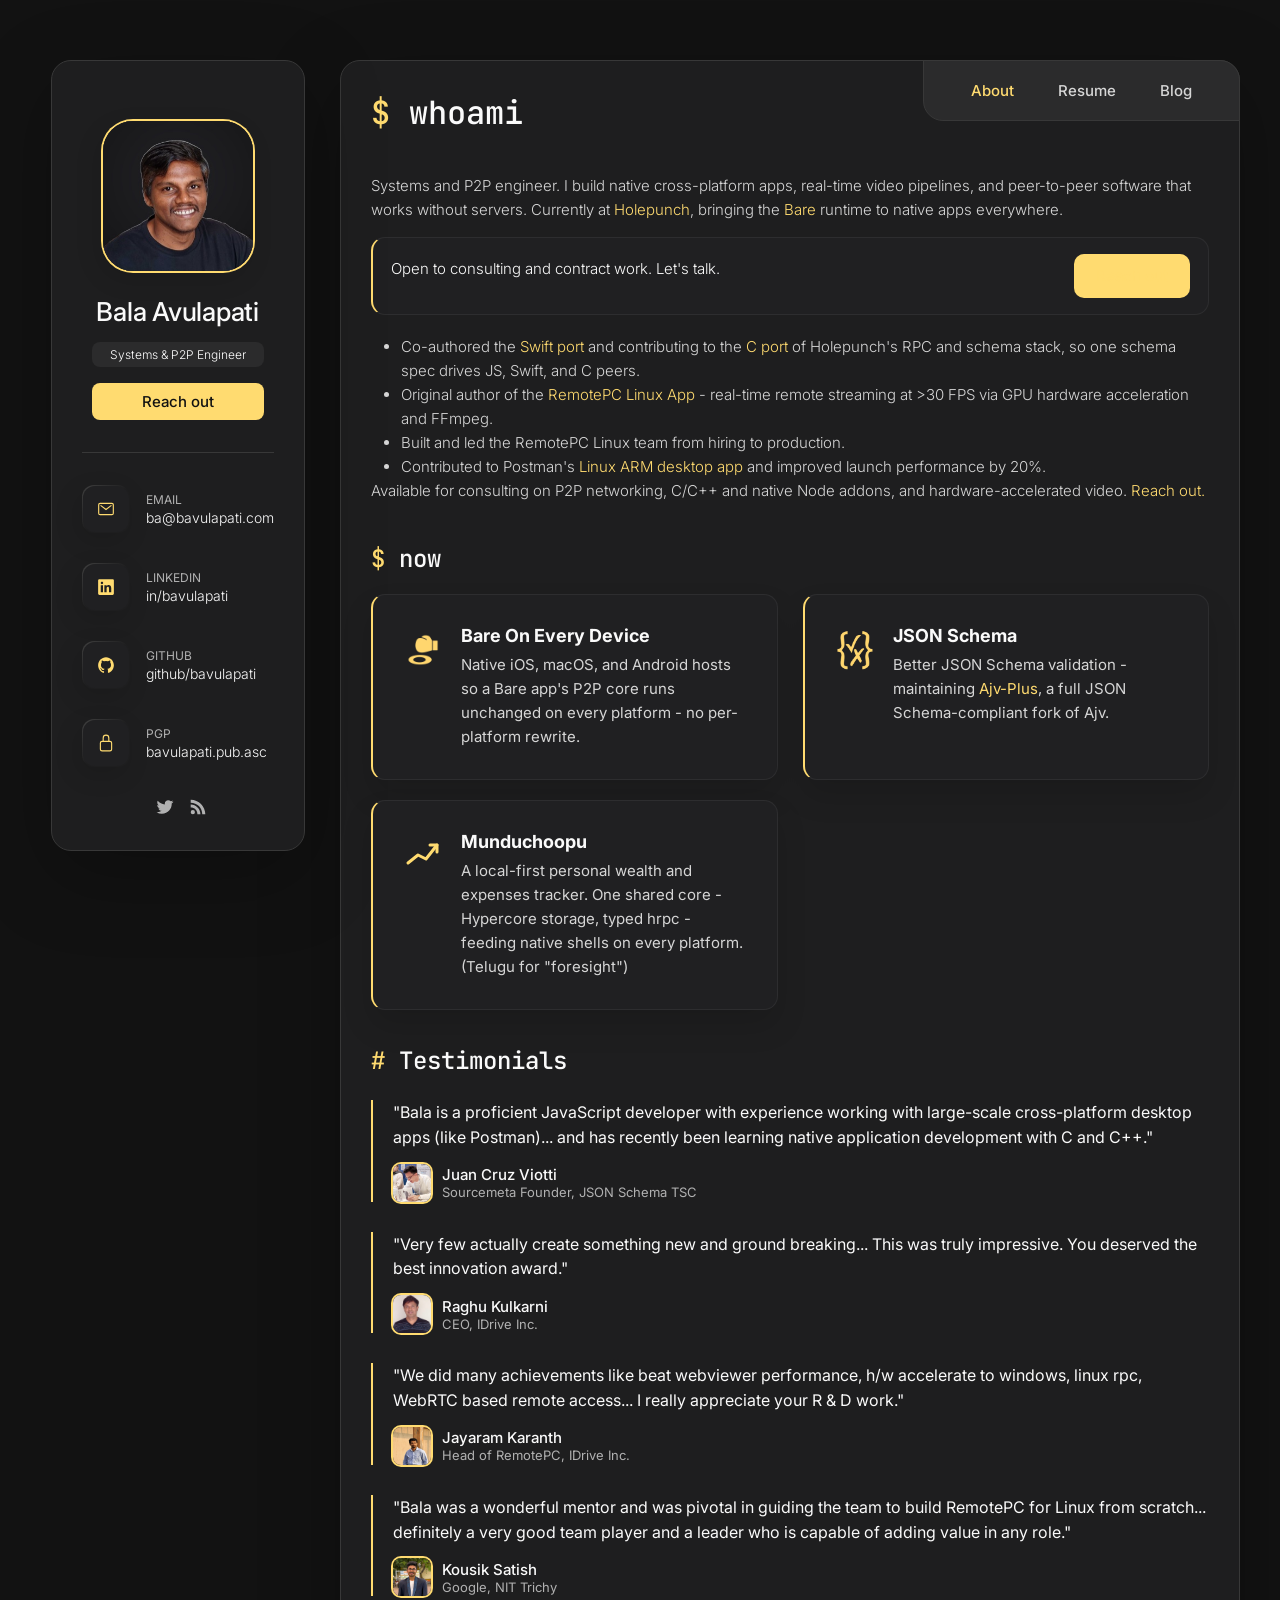
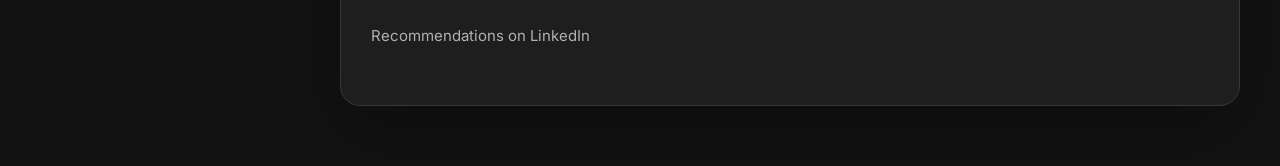
==== index.html @ f041004c "Conversion: prominent CTA, buyer-first opening, tighter bullets, $ now - Add a consulting CTA callou" ====
<!doctype html>
<html lang="en">
  <head>
    <meta charset="UTF-8" />
    <meta http-equiv="X-UA-Compatible" content="IE=edge" />
    <meta name="viewport" content="width=device-width, initial-scale=1.0" />
    <meta name="theme-color" content="#121212" />
    <title>Balakrishna Avulapati - Systems &amp; P2P Engineer, Bare runtime</title>
    <meta name="description" content="Software engineer focused on systems-level work, open source, and p2p networking. Contributing to the Bare runtime ecosystem at Holepunch." />
    <link rel="canonical" href="https://bavulapati.com/" />
    <link rel="alternate" type="application/atom+xml" title="Bala Avulapati" href="https://bavulapati.com/feed.xml" />
    <meta property="og:title" content="Balakrishna Avulapati - Systems &amp; P2P Engineer, Bare runtime" />
    <meta property="og:site_name" content="bavulapati.com" />
    <meta property="og:description" content="Software engineer focused on systems-level work, open source, and p2p networking. Contributing to the Bare runtime ecosystem at Holepunch." />
    <meta property="og:image" content="https://bavulapati.com/assets/images/og-home.png" />
    <meta property="og:type" content="website" />
    <meta property="og:url" content="https://bavulapati.com/" />
    <meta name="twitter:card" content="summary_large_image" />
    <script type="application/ld+json">
      {
        "@context": "https://schema.org",
        "@type": "Person",
        "name": "Balakrishna Avulapati",
        "alternateName": "Bala Avulapati",
        "url": "https://bavulapati.com/",
        "image": "https://bavulapati.com/assets/images/og-home.png",
        "jobTitle": "Systems & P2P Engineer",
        "description": "Systems engineer working on peer-to-peer networking and the Bare runtime ecosystem at Holepunch.",
        "knowsAbout": ["Bare runtime", "Peer-to-peer networking", "Holepunch", "Hypercore", "Autobase", "Systems programming", "Swift", "C and C++", "JSON Schema"],
        "sameAs": [
          "https://github.com/bavulapati",
          "https://www.linkedin.com/in/bavulapati",
          "https://x.com/bavulapati"
        ]
      }
    </script>

    <!--
    - favicon
  -->
    <link rel="icon" type="image/png" sizes="32x32" href="/assets/images/favicon-32.png" />
    <link rel="icon" type="image/png" sizes="16x16" href="/assets/images/favicon-16.png" />
    <link rel="apple-touch-icon" href="/assets/images/apple-touch-icon.png" />

    <!--
    - custom css link
  -->
    <link rel="stylesheet" href="./assets/css/style.css" />

    <!--
    - google font link
  -->
    <link rel="preconnect" href="https://fonts.googleapis.com" />
    <link rel="preconnect" href="https://fonts.gstatic.com" crossorigin />
    <link
      href="https://fonts.googleapis.com/css2?family=Inter:wght@300;400;500;600&family=JetBrains+Mono:wght@500&display=swap"
      rel="stylesheet"
    />
  </head>

  <body>
    <!--
    - #MAIN
  -->

    <main>
      <!--
      - #SIDEBAR
    -->

      <aside class="sidebar" data-sidebar>
        <div class="sidebar-info">
          <figure class="avatar-box">
            <img
              src="./assets/images/my_avatar.jpg"
              alt="Balakrishna Avulapati"
              width="80"
              height="80"
            />
          </figure>

          <div class="info-content">
            <h1 class="name" title="Balakrishna Avulapati">Bala Avulapati</h1>

            <p class="title">Systems &amp; P2P Engineer</p>

            <a
              class="sidebar-cta"
              href="mailto:ba@bavulapati.com"
              data-goatcounter-click="reach-out-sidebar"
              data-goatcounter-title="Sidebar CTA"
              >Reach out</a
            >
          </div>

          <button class="info_more-btn" data-sidebar-btn aria-label="Show contacts">
            <span>Show Contacts</span>

            <svg xmlns="http://www.w3.org/2000/svg" viewBox="0 0 512 512" fill="none" stroke="currentColor" stroke-linecap="round" stroke-linejoin="round" stroke-width="48" aria-hidden="true">
              <path d="M112 184l144 144 144-144"/>
            </svg>
          </button>
        </div>

        <div class="sidebar-info_more">
          <div class="separator"></div>

          <ul class="contacts-list">
            <li class="contact-item">
              <div class="icon-box">
                <svg xmlns="http://www.w3.org/2000/svg" viewBox="0 0 512 512" fill="none" stroke="currentColor" stroke-linecap="round" stroke-linejoin="round" stroke-width="32" aria-hidden="true">
                  <rect x="48" y="96" width="416" height="320" rx="40" ry="40"/>
                  <path d="M112 160l144 112 144-112"/>
                </svg>
              </div>

              <div class="contact-info">
                <p class="contact-title">Email</p>

                <a href="mailto:ba@bavulapati.com" class="contact-link"
                  >ba@bavulapati.com</a
                >
              </div>
            </li>

            <li class="contact-item">
              <div class="icon-box">
                <svg xmlns="http://www.w3.org/2000/svg" viewBox="0 0 512 512" fill="currentColor" aria-hidden="true">
                  <path d="M444.17 32H70.28C49.85 32 32 46.7 32 66.89v374.72C32 461.91 49.85 480 70.28 480h373.78c20.54 0 35.94-18.21 35.94-38.39V66.89C480.12 46.7 464.6 32 444.17 32zm-273.3 373.43h-64.18V205.88h64.18zM141 175.54h-.46c-20.54 0-33.84-15.29-33.84-34.43 0-19.49 13.65-34.42 34.65-34.42s33.85 14.82 34.31 34.42c-.01 19.14-13.31 34.43-34.66 34.43zm264.43 229.89h-64.18V296.32c0-26.14-9.34-44-32.56-44-17.74 0-28.24 12-32.91 23.69-1.75 4.2-2.22 9.92-2.22 15.76v113.66h-64.18V205.88h64.18v27.77c9.34-13.3 23.93-32.44 57.88-32.44 42.13 0 74 27.77 74 87.64z"/>
                </svg>
              </div>

              <div class="contact-info">
                <p class="contact-title">LinkedIn</p>

                <a
                  href="https://www.linkedin.com/in/bavulapati"
                  target="_blank"
                  rel="noopener"
                  class="contact-link"
                  >in/bavulapati</a
                >
              </div>
            </li>

            <li class="contact-item">
              <div class="icon-box">
                <svg xmlns="http://www.w3.org/2000/svg" viewBox="0 0 512 512" fill="currentColor" aria-hidden="true">
                  <path d="M256 32C132.3 32 32 134.9 32 261.7c0 101.5 64.2 187.5 153.2 217.9a17.56 17.56 0 003.8.4c8.3 0 11.5-6.1 11.5-11.4 0-5.5-.2-19.9-.3-39.1a102.4 102.4 0 01-22.6 2.7c-43.1 0-52.9-33.5-52.9-33.5-10.2-26.5-24.9-33.6-24.9-33.6-19.5-13.7-.1-14.1 1.4-14.1h.1c22.5 2 34.3 23.8 34.3 23.8 11.2 19.6 26.2 25.1 39.6 25.1a63 63 0 0025.6-6c2-14.8 7.8-24.9 14.2-30.7-49.7-5.8-102-25.5-102-113.5 0-25.1 8.7-45.6 23-61.6-2.3-5.8-10-29.2 2.2-60.8a18.64 18.64 0 015-.5c8.1 0 26.4 3.1 56.6 24.1a208.21 208.21 0 01112.2 0c30.2-21 48.5-24.1 56.6-24.1a18.64 18.64 0 015 .5c12.2 31.6 4.5 55 2.2 60.8 14.3 16.1 23 36.6 23 61.6 0 88.2-52.4 107.6-102.3 113.3 8 7.1 15.2 21.1 15.2 42.5 0 30.7-.3 55.5-.3 63 0 5.4 3.1 11.5 11.4 11.5a19.35 19.35 0 004-.4C415.9 449.2 480 363.1 480 261.7 480 134.9 379.7 32 256 32z"/>
                </svg>
              </div>

              <div class="contact-info">
                <p class="contact-title">Github</p>

                <a
                  href="https://www.github.com/bavulapati"
                  target="_blank"
                  rel="noopener"
                  class="contact-link"
                  >github/bavulapati</a
                >
              </div>
            </li>

            <li class="contact-item">
              <div class="icon-box">
                <svg xmlns="http://www.w3.org/2000/svg" viewBox="0 0 512 512" fill="none" stroke="currentColor" stroke-linecap="round" stroke-linejoin="round" stroke-width="32" aria-hidden="true">
                  <path d="M336 208v-95a80 80 0 00-160 0v95"/>
                  <rect x="96" y="208" width="320" height="272" rx="48" ry="48"/>
                </svg>
              </div>

              <div class="contact-info">
                <p class="contact-title">PGP</p>

                <a
                  href="https://bavulapati.com/static/bavulapati.pub.asc"
                  target="_blank"
                  rel="noopener"
                  class="contact-link"
                  >bavulapati.pub.asc</a
                >
              </div>
            </li>
          </ul>

          <div class="separator"></div>

          <ul class="social-list">
            <li class="social-item">
              <a href="https://x.com/bavulapati" class="social-link" target="_blank" rel="noopener" aria-label="X (Twitter)">
                <svg xmlns="http://www.w3.org/2000/svg" viewBox="0 0 512 512" fill="currentColor" aria-hidden="true">
                  <path d="M496 109.5a201.8 201.8 0 01-56.55 15.3 97.51 97.51 0 0043.33-53.6 197.74 197.74 0 01-62.56 23.5A99.14 99.14 0 00348.31 64c-54.42 0-98.46 43.4-98.46 96.9a93.21 93.21 0 002.54 22.1 280.7 280.7 0 01-203-101.3A95.69 95.69 0 0036 130.4c0 33.6 17.53 63.3 44 80.7A97.5 97.5 0 0135.22 199v1.2c0 47 34 86.1 79 95a100.76 100.76 0 01-25.94 3.4 94.38 94.38 0 01-18.51-1.8c12.51 38.5 48.92 66.5 92.05 67.3A199.59 199.59 0 0139.5 405.6a203 203 0 01-23.5-1.4A278.68 278.68 0 00166.74 448c181.36 0 280.44-147.7 280.44-275.8 0-4.2-.11-8.4-.31-12.5A198.48 198.48 0 00496 109.5z"/>
                </svg>
              </a>
            </li>

            <li class="social-item">
              <a href="/feed.xml" class="social-link" title="Subscribe via RSS/Atom" aria-label="RSS feed">
                <svg xmlns="http://www.w3.org/2000/svg" viewBox="0 0 512 512" fill="currentColor" aria-hidden="true">
                  <path d="M108.56 342.78a60.34 60.34 0 1060.56 60.44 60.63 60.63 0 00-60.56-60.44z"/>
                  <path d="M48 186.67v86.55c52 0 101.94 15.39 138.67 52.11s52 86.56 52 138.67h86.66c0-151.56-125.66-277.33-277.33-277.33z"/>
                  <path d="M48 48v86.56c185.25 0 329.22 144.08 329.22 329.44H464C464 234.66 277.67 48 48 48z"/>
                </svg>
              </a>
            </li>
          </ul>
        </div>
      </aside>

      <!--
      - #main-content
    -->

      <div class="main-content">
        <!--
        - #NAVBAR
      -->

        <nav class="navbar">
          <ul class="navbar-list">
            <li class="navbar-item">
              <button class="navbar-link active" data-nav-link aria-current="page">About</button>
            </li>

            <li class="navbar-item">
              <button class="navbar-link" data-nav-link>Resume</button>
            </li>

            <li class="navbar-item">
              <button class="navbar-link" data-nav-link>Blog</button>
            </li>
          </ul>
        </nav>

        <!--
        - #ABOUT
      -->

        <article class="about active" data-page="about">
          <header>
            <!-- aria-label is load-bearing: keeps the screen-reader name "About me" (without it AT reads "$ whoami") -->
            <h2 class="h2 article-title is-terminal" aria-label="About me">whoami</h2>
          </header>

          <section class="about-text">
            <p>
              Systems and P2P engineer. I build native cross-platform apps, real-time video
              pipelines, and peer-to-peer software that works without servers. Currently at
              <a href="https://holepunch.to/" target="_blank" rel="noopener">Holepunch</a>,
              bringing the <a href="https://github.com/holepunchto/bare" target="_blank" rel="noopener">Bare</a>
              runtime to native apps everywhere.
            </p>

            <div class="cta">
              <p class="cta-text">Open to consulting and contract work. Let's talk.</p>
              <a
                class="cta-button"
                href="mailto:ba@bavulapati.com"
                data-goatcounter-click="reach-out"
                data-goatcounter-title="Reach out CTA"
                >Reach out</a
              >
            </div>

            <ul style="padding-left: 2em;">
              <li style="list-style-type: disc;">
                Co-authored the
                <a href="./blog/swift-peers-in-the-bare-rpc-ecosystem.html">Swift port</a>
                and contributing to the
                <a href="https://github.com/holepunchto/libhc" target="_blank" rel="noopener">C port</a>
                of Holepunch's RPC and schema stack, so one schema spec drives JS, Swift, and C peers.
              </li>
              <li style="list-style-type: disc;">
                Original author of the
                <a href="https://www.remotepc.com/remote-access-linux" target="_blank" rel="noopener">RemotePC Linux App</a>
                - real-time remote streaming at >30 FPS via GPU hardware acceleration and FFmpeg.
              </li>
              <li style="list-style-type: disc;">
                Built and led the RemotePC Linux team from hiring to production.
              </li>
              <li style="list-style-type: disc;">
                Contributed to Postman's
                <a href="https://www.postman.com/downloads/" target="_blank" rel="noopener">Linux ARM desktop app</a>
                and improved launch performance by 20%.
              </li>
            </ul>
            <p>
              Available for consulting on P2P networking, C/C++ and native Node addons, and
              hardware-accelerated video. <a
                href="mailto:ba@bavulapati.com"
                data-goatcounter-click="reach-out"
                data-goatcounter-title="Reach out CTA"
                >Reach out.</a
              >
            </p>
          </section>

          <!--
          - service
        -->

          <section class="service">
            <!-- aria-label load-bearing: keeps the screen-reader name "What I'm doing" (without it AT reads "$ now") -->
            <h3 class="h3 service-title is-terminal" aria-label="What I'm doing">now</h3>

            <ul class="service-list">
              <li class="service-item">
                <div class="service-icon-box">
                  <img loading="lazy"
                    src="./assets/images/holepunch.png"
                    alt="Holepunch logo"
                    width="40" height="40"
                  />
                </div>

                <div class="service-content-box">
                  <h4 class="h4 service-item-title">Bare on Every Device</h4>

                  <p class="service-item-text">
                    Native iOS, macOS, and Android hosts so a Bare app's
                    P2P core runs unchanged on every platform - no
                    per-platform rewrite.
                  </p>
                </div>
              </li>

              <li class="service-item">
                <div class="service-icon-box">
                  <img loading="lazy"
                    src="./assets/images/json-schema-logo.png"
                    alt="JSON Schema logo"
                    width="40" height="40"
                  />
                </div>

                <div class="service-content-box">
                  <h4 class="h4 service-item-title">JSON Schema</h4>

                  <p class="service-item-text">
                    Better JSON Schema validation - maintaining
                    <a href="https://www.npmjs.com/package/@theflashlabs/ajv-plus" target="_blank" rel="noopener">Ajv-Plus</a>,
                    a full JSON Schema-compliant fork of Ajv.
                  </p>
                </div>
              </li>

              <li class="service-item">
                <div class="service-icon-box">
                  <img loading="lazy"
                    src="./assets/images/munduchoopu.svg"
                    alt=""
                    width="40" height="40"
                  />
                </div>

                <div class="service-content-box">
                  <h4 class="h4 service-item-title">Munduchoopu</h4>

                  <p class="service-item-text">
                    A local-first personal wealth and expenses tracker. One
                    shared core - Hypercore storage, typed hrpc - feeding
                    native shells on every platform. (Telugu for "foresight")
                  </p>
                </div>
              </li>
            </ul>
          </section>

          <!--
          - testimonials
        -->

          <section class="testimonials">
            <!-- aria-label suppresses the "# " prefix for screen readers -->
            <h3 class="h3 testimonials-title is-comment" aria-label="Testimonials">Testimonials</h3>

            <ul class="testimonials-list">
              <li class="testimonials-item">
                <blockquote class="testimonials-quote">
                  "Bala is a proficient JavaScript developer with experience
                  working with large-scale cross-platform desktop apps (like
                  Postman)... and has recently been learning native application
                  development with C and C++."
                </blockquote>
                <div class="testimonials-attr">
                  <img loading="lazy" src="./assets/images/juan.jpeg" alt="Juan Cruz Viotti" width="38" height="38" />
                  <div>
                    <div class="testimonials-name">Juan Cruz Viotti</div>
                    <div class="testimonials-role">Sourcemeta Founder, JSON Schema TSC</div>
                  </div>
                </div>
              </li>
              <li class="testimonials-item">
                <blockquote class="testimonials-quote">
                  "Very few actually create something new and ground breaking...
                  This was truly impressive. You deserved the best innovation
                  award."
                </blockquote>
                <div class="testimonials-attr">
                  <img loading="lazy" src="./assets/images/raghu-kulkarni.jpeg" alt="Raghu Kulkarni" width="38" height="38" />
                  <div>
                    <div class="testimonials-name">Raghu Kulkarni</div>
                    <div class="testimonials-role">CEO, IDrive Inc.</div>
                  </div>
                </div>
              </li>
              <li class="testimonials-item">
                <blockquote class="testimonials-quote">
                  "We did many achievements like beat webviewer performance, h/w
                  accelerate to windows, linux rpc, WebRTC based remote
                  access... I really appreciate your R &amp; D work."
                </blockquote>
                <div class="testimonials-attr">
                  <img loading="lazy" src="./assets/images/jayaram.jpeg" alt="Jayaram Karanth" width="38" height="38" />
                  <div>
                    <div class="testimonials-name">Jayaram Karanth</div>
                    <div class="testimonials-role">Head of RemotePC, IDrive Inc.</div>
                  </div>
                </div>
              </li>
              <li class="testimonials-item">
                <blockquote class="testimonials-quote">
                  "Bala was a wonderful mentor and was pivotal in guiding the
                  team to build RemotePC for Linux from scratch... definitely a
                  very good team player and a leader who is capable of adding
                  value in any role."
                </blockquote>
                <div class="testimonials-attr">
                  <img loading="lazy" src="./assets/images/kousik.jpeg" alt="Kousik Satish" width="38" height="38" />
                  <div>
                    <div class="testimonials-name">Kousik Satish</div>
                    <div class="testimonials-role">Google, NIT Trichy</div>
                  </div>
                </div>
              </li>
            </ul>
            <a
              class="testimonials-source"
              href="https://www.linkedin.com/in/bavulapati/details/recommendations/"
              target="_blank"
              rel="noopener"
              >Recommendations on LinkedIn</a
            >
          </section>

        </article>

        <!--
        - #RESUME
      -->

        <article class="resume" data-page="resume">
          <header>
            <!-- aria-label load-bearing: keeps the screen-reader name "Resume" -->
            <h2 class="h2 article-title is-terminal" aria-label="Resume">cat resume</h2>
          </header>

          <section class="timeline">
            <div class="title-wrapper">
              <!-- aria-label suppresses the "# " prefix for screen readers -->
              <h3 class="h3 is-comment" aria-label="Education">Education</h3>
            </div>

            <ol class="timeline-list">
              <li class="timeline-item">
                <h4 class="h4 timeline-item-title">
                  National Institute of Technology Karnataka
                </h4>

                <span>2014 - 2016</span>

                <p class="timeline-text">
                  Master of Technology - M.Tech, Computational Mathematics
                </p>
              </li>

              <li class="timeline-item">
                <h4 class="h4 timeline-item-title">
                  G. Pulla Reddy Engineering College (Autonomous) Kurnool
                </h4>

                <span>2009 - 2013</span>

                <p class="timeline-text">
                  Bachelor of Technology - B.Tech, Computer Science
                </p>
              </li>

              <li class="timeline-item">
                <h4 class="h4 timeline-item-title">
                  Narayana Junior College Kurnool
                </h4>

                <span>2007 - 2009</span>

                <p class="timeline-text">
                  Intermediate(+2), Mathematics, Physics and Chemistry (MPC)
                </p>
              </li>

              <li class="timeline-item">
                <h4 class="h4 timeline-item-title">
                  Sri Bala Sai High School Kurnool
                </h4>

                <span>2005 - 2007</span>

                <p class="timeline-text">Secondary School Education</p>
              </li>
            </ol>
          </section>

          <section class="timeline">
            <div class="title-wrapper">
              <!-- aria-label suppresses the "# " prefix for screen readers -->
              <h3 class="h3 is-comment" aria-label="Experience">Experience</h3>
            </div>

            <ol class="timeline-list">
              <li class="timeline-item">
                <h4 class="h4 timeline-item-title">Individual Contributor</h4>

                <span>2026 - Present</span>

                <p class="timeline-text">Holepunch</p>
              </li>

              <li class="timeline-item">
                <h4 class="h4 timeline-item-title">Senior Systems Engineer</h4>

                <span>2020 - 2025</span>

                <p class="timeline-text">Postman Inc.</p>
              </li>

              <li class="timeline-item">
                <h4 class="h4 timeline-item-title">Linux Team Lead</h4>

                <span>2016 - 2020</span>

                <p class="timeline-text">IDrive Inc.</p>
              </li>

              <li class="timeline-item">
                <h4 class="h4 timeline-item-title">Intern</h4>

                <span>2015 - 2016</span>

                <p class="timeline-text">Dell EMC Technologies</p>
              </li>
            </ol>
          </section>

          <section class="skill">
            <!-- aria-label suppresses the "# " prefix for screen readers -->
            <h3 class="h3 skills-title is-comment" aria-label="Skills">Skills</h3>

            <ul class="skills-list content-card">
              <li class="skills-item">
                <h4 class="h5 skill-category">Languages</h4>
                <p class="skill-list-text">
                  C &nbsp;&middot;&nbsp; C++ &nbsp;&middot;&nbsp; Swift &nbsp;&middot;&nbsp;
                  JavaScript &nbsp;&middot;&nbsp; TypeScript
                </p>
              </li>
              <li class="skills-item">
                <h4 class="h5 skill-category">Runtimes &amp; P2P</h4>
                <p class="skill-list-text">
                  Node.js &nbsp;&middot;&nbsp; Bare &nbsp;&middot;&nbsp; Electron
                </p>
              </li>
              <li class="skills-item">
                <h4 class="h5 skill-category">Native &amp; Build</h4>
                <p class="skill-list-text">
                  Native node addons &nbsp;&middot;&nbsp; CMake
                </p>
              </li>
            </ul>
          </section>
        </article>


        <!--
        - #BLOG
      -->

        <article class="blog" data-page="blog">
          <header>
            <!-- aria-label load-bearing: keeps the screen-reader name "Blog" -->
            <h2 class="h2 article-title is-terminal" aria-label="Blog">ls ~/blog</h2>
          </header>

          <section class="blog-posts">
            <ul class="blog-posts-list">
              <li class="blog-post-item">
                <a href="./blog/one-core-many-platforms.html">
                  <figure class="blog-banner-box">
                    <img
                      src="./assets/images/blog-one-core.svg"
                      alt="One core, many platforms"
                      loading="lazy"
                    />
                  </figure>

                  <div class="blog-content">
                    <div class="blog-meta">
                      <p class="blog-category">Open Source</p>

                      <span class="dot"></span>

                      <time datetime="2026-06-15">June 15, 2026</time>
                    </div>

                    <h3 class="h3 blog-item-title">
                      One core, many platforms
                    </h3>

                    <p class="blog-text">
                      A completely native Mac and iPhone app that syncs peer-to-peer with no server - and the single shared core behind it. Bare does the P2P and gets out of the way.
                    </p>
                  </div>
                </a>
              </li>
              <li class="blog-post-item">
                <a href="./blog/swift-peers-in-the-bare-rpc-ecosystem.html">
                  <figure class="blog-banner-box">
                    <img
                      src="./assets/images/blog-hrpc-swift.svg"
                      alt="Swift peers in the bare RPC ecosystem"
                      loading="lazy"
                    />
                  </figure>

                  <div class="blog-content">
                    <div class="blog-meta">
                      <p class="blog-category">Open Source</p>

                      <span class="dot"></span>

                      <time datetime="2026-05-21">May 21, 2026</time>
                    </div>

                    <h3 class="h3 blog-item-title">
                      Swift peers in the bare RPC ecosystem
                    </h3>

                    <p class="blog-text">
                      Four packages that let the same spec generating your JS code also generate Swift — typed structs, binary codecs, and a full HRPC peer class.
                    </p>
                  </div>
                </a>
              </li>
            </ul>
          </section>
        </article>

      </div>
    </main>

    <!--
    - custom js link
  -->
    <script src="./assets/js/script.js"></script>

    <!-- analytics: GoatCounter - self-hosted count.js + first-party endpoint (stats.bavulapati.com) so ad blockers don't drop it; no cookies -->
    <script
      data-goatcounter="https://stats.bavulapati.com/count"
      async
      src="/assets/js/count.js"
    ></script>
  </body>
</html>
---- assets/css/style.css ----
/*-----------------------------------*\
  #style.css
\*-----------------------------------*/

/**
 * copyright 2022 @codewithsadee
 */

/*-----------------------------------*\
  #CUSTOM PROPERTY
\*-----------------------------------*/

:root {
  /**
   * colors
   */

  /* gradient */

  --bg-gradient-onyx: linear-gradient(
    to bottom right,
    hsl(240, 1%, 25%) 3%,
    hsl(0, 0%, 19%) 97%
  );
  --bg-gradient-jet:
    linear-gradient(
      to bottom right,
      hsla(240, 1%, 18%, 0.251) 0%,
      hsla(240, 2%, 11%, 0) 100%
    ),
    hsl(240, 2%, 13%);
  --bg-gradient-yellow-1: linear-gradient(
    to bottom right,
    hsl(45, 100%, 71%) 0%,
    hsla(36, 100%, 69%, 0) 50%
  );
  --bg-gradient-yellow-2:
    linear-gradient(
      135deg,
      hsla(45, 100%, 71%, 0.251) 0%,
      hsla(35, 100%, 68%, 0) 59.86%
    ),
    hsl(240, 2%, 13%);
  --border-gradient-onyx: linear-gradient(
    to bottom right,
    hsl(0, 0%, 25%) 0%,
    hsla(0, 0%, 25%, 0) 50%
  );
  --text-gradient-yellow: linear-gradient(
    to right,
    hsl(45, 100%, 72%),
    hsl(35, 100%, 68%)
  );

  /* solid */

  --jet: hsl(0, 0%, 22%);
  --onyx: hsl(240, 1%, 17%);
  --eerie-black-1: hsl(240, 2%, 13%);
  --eerie-black-2: hsl(240, 2%, 12%);
  --smoky-black: hsl(0, 0%, 7%);
  --white-1: hsl(0, 0%, 100%);
  --white-2: hsl(0, 0%, 98%);
  --orange-yellow-crayola: hsl(45, 100%, 72%);
  --vegas-gold: hsl(45, 54%, 58%);
  --light-gray: hsl(0, 0%, 84%);
  --light-gray-70: hsla(0, 0%, 84%, 0.8);
  --bittersweet-shimmer: hsl(0, 43%, 51%);
  --card-border: hsl(240, 2%, 18%);

  /**
   * typography
   */

  /* font-family */
  --ff-sans: "Inter", sans-serif;

  /* font-size */
  --fs-1: 24px;
  --fs-2: 18px;
  --fs-3: 17px;
  --fs-4: 16px;
  --fs-5: 15px;
  --fs-6: 14px;
  --fs-7: 13px;
  --fs-8: 11px;

  /* font-weight */
  --fw-300: 300;
  --fw-400: 400;
  --fw-500: 500;
  --fw-600: 600;

  /**
   * shadow
   */

  --shadow-1: -4px 8px 24px hsla(0, 0%, 0%, 0.25);
  --shadow-2: 0 16px 30px hsla(0, 0%, 0%, 0.25);
  --shadow-3: 0 16px 40px hsla(0, 0%, 0%, 0.25);
  --shadow-4: 0 25px 50px hsla(0, 0%, 0%, 0.15);
  --shadow-5: 0 24px 80px hsla(0, 0%, 0%, 0.25);

  /**
   * transition
   */

  --transition-1: 0.25s ease;
  --transition-2: 0.5s ease-in-out;
}

/*-----------------------------------*\
  #RESET
\*-----------------------------------*/

*,
*::before,
*::after {
  margin: 0;
  padding: 0;
  box-sizing: border-box;
}

a {
  text-decoration: none;
}

li {
  list-style: none;
}

img,
svg,
a,
button,
time,
span {
  display: block;
}

/* inline SVG icons inherit size from font-size and color from currentColor,
   matching the icon-font behavior they replaced */
svg {
  width: 1em;
  height: 1em;
}

/* width/height attrs on images supply the aspect ratio for CLS; height:auto
   keeps them from stretching when CSS sizes them by width */
img {
  height: auto;
}

button {
  font: inherit;
  background: none;
  border: none;
  text-align: left;
  cursor: pointer;
}

::selection {
  background: var(--orange-yellow-crayola);
  color: var(--smoky-black);
}

:focus {
  outline-color: var(--orange-yellow-crayola);
}

html {
  font-family: var(--ff-sans);
}

body {
  background: var(--smoky-black);
}

/*-----------------------------------*\
  #REUSED STYLE
\*-----------------------------------*/

.sidebar,
article {
  background: var(--eerie-black-2);
  border: 1px solid var(--jet);
  border-radius: 20px;
  padding: 15px;
  box-shadow: var(--shadow-1);
  z-index: 1;
}

.separator {
  width: 100%;
  height: 1px;
  background: var(--jet);
  margin: 16px 0;
}

.icon-box {
  position: relative;
  background: var(--border-gradient-onyx);
  width: 30px;
  height: 30px;
  border-radius: 8px;
  display: flex;
  justify-content: center;
  align-items: center;
  font-size: 16px;
  color: var(--orange-yellow-crayola);
  box-shadow: var(--shadow-1);
  z-index: 1;
}

.icon-box::before {
  content: "";
  position: absolute;
  inset: 1px;
  background: var(--eerie-black-1);
  border-radius: inherit;
  z-index: -1;
}

article {
  display: none;
}

article.active {
  display: block;
  animation: fade 0.5s ease backwards;
}

@keyframes fade {
  0% {
    opacity: 0;
  }
  100% {
    opacity: 1;
  }
}

.h2,
.h3,
.h4,
.h5 {
  color: var(--white-2);
  text-transform: capitalize;
}

.h2 {
  font-size: var(--fs-1);
}

.h3 {
  font-size: var(--fs-2);
}

.h4 {
  font-size: var(--fs-4);
}

.h5 {
  font-size: var(--fs-7);
  font-weight: var(--fw-500);
}

.article-title {
  position: relative;
  padding-bottom: 7px;
}

.article-title::after {
  content: "";
  position: absolute;
  bottom: 0;
  left: 0;
  width: 30px;
  height: 3px;
  background: var(--text-gradient-yellow);
  border-radius: 3px;
}

/* terminal-style headings, two levels:
   "$ " section titles ($ whoami / $ cat resume / $ ls ~/blog / $ jobs) and
   "# " sub-section headings as shell comments (# Education / # Skills / ...) */
.article-title.is-terminal,
.service-title.is-terminal,
.is-comment {
  font-family: "JetBrains Mono", ui-monospace, "SF Mono", Menlo, monospace;
  font-weight: var(--fw-500);
  text-transform: none;
}

.article-title.is-terminal::before,
.service-title.is-terminal::before {
  content: "$ ";
  color: var(--orange-yellow-crayola);
}

.is-comment::before {
  content: "# ";
  color: var(--orange-yellow-crayola);
}

.article-title.is-terminal::after {
  display: none;
}

.content-card {
  position: relative;
  background: var(--eerie-black-1);
  border: 1px solid var(--card-border);
  padding: 15px;
  padding-top: 45px;
  border-radius: 14px;
  box-shadow: var(--shadow-2);
  cursor: pointer;
  z-index: 1;
}

.content-card::before {
  display: none;
}

/*-----------------------------------*\
  #MAIN
\*-----------------------------------*/

main {
  margin: 15px 12px;
  margin-bottom: 75px;
  min-width: 259px;
}

/*-----------------------------------*\
  #SIDEBAR
\*-----------------------------------*/

.sidebar {
  margin-bottom: 15px;
  max-height: 112px;
  overflow: hidden;
  transition: var(--transition-2);
}

.sidebar.active {
  max-height: 405px;
}

.sidebar-info {
  position: relative;
  display: flex;
  justify-content: flex-start;
  align-items: center;
  gap: 15px;
}

.avatar-box {
  background: var(--bg-gradient-onyx);
  border-radius: 20px;
  overflow: hidden;
  box-shadow: 0 0 0 2px var(--orange-yellow-crayola), var(--shadow-1);
}

.avatar-box img {
  display: block;
  aspect-ratio: 1 / 1;
  object-fit: cover;
}

.info-content .name {
  color: var(--white-2);
  font-size: var(--fs-3);
  font-weight: var(--fw-500);
  letter-spacing: -0.25px;
  margin-bottom: 10px;
}

.info-content .title {
  color: var(--white-1);
  background: var(--onyx);
  font-size: var(--fs-8);
  font-weight: var(--fw-300);
  width: max-content;
  padding: 3px 12px;
  border-radius: 8px;
}

.info_more-btn {
  position: absolute;
  top: -15px;
  right: -15px;
  border-radius: 0 15px;
  font-size: 13px;
  color: var(--orange-yellow-crayola);
  background: var(--border-gradient-onyx);
  padding: 10px;
  box-shadow: var(--shadow-2);
  transition: var(--transition-1);
  z-index: 1;
}

.info_more-btn::before {
  content: "";
  position: absolute;
  inset: 1px;
  border-radius: inherit;
  background: var(--bg-gradient-jet);
  transition: var(--transition-1);
  z-index: -1;
}

.info_more-btn:hover,
.info_more-btn:focus {
  background: var(--bg-gradient-yellow-1);
}

.info_more-btn:hover::before,
.info_more-btn:focus::before {
  background: var(--bg-gradient-yellow-2);
}

.info_more-btn span {
  display: none;
}

.sidebar-info_more {
  opacity: 0;
  visibility: hidden;
  transition: var(--transition-2);
}

.sidebar.active .sidebar-info_more {
  opacity: 1;
  visibility: visible;
}

.contacts-list {
  display: grid;
  grid-template-columns: 1fr;
  gap: 16px;
}

.contact-item {
  min-width: 100%;
  display: flex;
  align-items: center;
  gap: 16px;
}

.contact-info {
  max-width: calc(100% - 46px);
  width: calc(100% - 46px);
}

.contact-title {
  color: var(--light-gray-70);
  font-size: var(--fs-8);
  text-transform: uppercase;
  margin-bottom: 2px;
}

.contact-info :is(.contact-link, time, address) {
  color: var(--white-2);
  font-size: var(--fs-7);
}

.contact-info address {
  font-style: normal;
}

.social-list {
  display: flex;
  justify-content: flex-start;
  align-items: center;
  gap: 15px;
  padding-bottom: 4px;
  padding-left: 7px;
}

.social-item .social-link {
  color: var(--light-gray-70);
  font-size: 18px;
}

.social-item .social-link:hover {
  color: var(--light-gray);
}

/*-----------------------------------*\
  #NAVBAR
\*-----------------------------------*/

.navbar {
  position: fixed;
  bottom: 0;
  left: 0;
  width: 100%;
  background: var(--onyx);
  border: 1px solid var(--jet);
  border-radius: 12px 12px 0 0;
  box-shadow: var(--shadow-2);
  z-index: 5;
}

.navbar-list {
  display: flex;
  flex-wrap: wrap;
  justify-content: center;
  align-items: center;
  padding: 0 10px;
}

.navbar-link {
  color: var(--light-gray);
  font-size: var(--fs-8);
  padding: 20px 7px;
  transition: color var(--transition-1);
}

.navbar-link:hover,
.navbar-link:focus {
  color: var(--light-gray-70);
}

.navbar-link.active {
  color: var(--orange-yellow-crayola);
}

/*-----------------------------------*\
  #ABOUT
\*-----------------------------------*/

.about .article-title {
  margin-bottom: 15px;
}

.about-text {
  color: var(--light-gray);
  font-size: var(--fs-6);
  font-weight: var(--fw-300);
  line-height: 1.6;
}

.about-text p {
  margin-bottom: 15px;
}

/* gold links, matching the blog convention - obvious against light-gray body
   text. display:inline overrides the global "a { display: block }" so links
   flow within the prose instead of each taking their own line. */
.about-text a,
.service-item-text a {
  display: inline;
  color: var(--orange-yellow-crayola);
  text-decoration: none;
}

.about-text a:hover,
.about-text a:focus-visible,
.service-item-text a:hover,
.service-item-text a:focus-visible {
  text-decoration: underline;
}

/* consulting CTA: callout near the top of About + compact button in the sidebar */
.cta {
  display: flex;
  align-items: center;
  justify-content: space-between;
  gap: 16px;
  flex-wrap: wrap;
  background: var(--eerie-black-1);
  border: 1px solid var(--card-border);
  border-left: 2px solid var(--orange-yellow-crayola);
  border-radius: 14px;
  padding: 16px 18px;
  margin-bottom: 20px;
}

.cta-text {
  margin: 0;
  color: var(--white-2);
  font-size: var(--fs-6);
}

.cta-button {
  display: inline-block;
  flex-shrink: 0;
  background: var(--orange-yellow-crayola);
  color: var(--smoky-black);
  font-weight: var(--fw-500);
  font-size: var(--fs-6);
  padding: 10px 22px;
  border-radius: 10px;
  white-space: nowrap;
  transition: filter var(--transition-1);
}

.sidebar-cta {
  display: block;
  margin-top: 16px;
  background: var(--orange-yellow-crayola);
  color: var(--smoky-black);
  font-weight: var(--fw-500);
  font-size: var(--fs-7);
  text-align: center;
  padding: 9px 16px;
  border-radius: 8px;
  transition: filter var(--transition-1);
}

.cta-button:hover,
.cta-button:focus-visible,
.sidebar-cta:hover,
.sidebar-cta:focus-visible {
  filter: brightness(1.08);
}

/**
 * #service
 */

.service {
  margin-bottom: 35px;
}

.service-title {
  margin-bottom: 20px;
}

.service-list {
  display: grid;
  grid-template-columns: 1fr;
  gap: 20px;
}

.service-item {
  position: relative;
  background: var(--eerie-black-1);
  border: 1px solid var(--card-border);
  border-left: 2px solid var(--orange-yellow-crayola);
  padding: 20px;
  border-radius: 14px;
  box-shadow: var(--shadow-2);
  z-index: 1;
}

.service-item::before {
  display: none;
}

.service-icon-box {
  margin-bottom: 10px;
}

.service-icon-box img {
  margin: auto;
}

.service-content-box {
  text-align: center;
}

.service-item-title {
  margin-bottom: 7px;
}

.service-item-text {
  color: var(--light-gray);
  font-size: var(--fs-6);
  font-weight: var(--fw-3);
  line-height: 1.6;
}

/**
 * #testimonials
 */

.testimonials {
  margin-bottom: 30px;
}

.testimonials-title {
  margin-bottom: 24px;
}

.testimonials-list {
  display: flex;
  flex-direction: column;
  gap: 30px;
}

/* each testimonial: a trimmed highlight with a gold left-accent (matching the
   service cards); the avatar lives small in the attribution line */
.testimonials-item {
  border-left: 2px solid var(--orange-yellow-crayola);
  padding-left: 20px;
}

.testimonials-quote {
  color: var(--white-2);
  font-size: 16px;
  line-height: 1.55;
}

.testimonials-attr {
  display: flex;
  align-items: center;
  gap: 11px;
  margin-top: 14px;
}

.testimonials-attr img {
  width: 38px;
  height: 38px;
  border-radius: 8px;
  object-fit: cover;
  box-shadow: 0 0 0 2px var(--orange-yellow-crayola);
}

.testimonials-name {
  color: var(--white-2);
  font-weight: var(--fw-500);
  font-size: var(--fs-6);
}

/* fixed 13px so the role stays quieter than the name at all widths
   (fs-7 jumps to 15px on desktop, matching the name's fs-6) */
.testimonials-role {
  color: var(--light-gray-70);
  font-size: 13px;
}

.testimonials-source {
  display: inline-block;
  margin-top: 30px;
  color: var(--light-gray-70);
  font-size: var(--fs-7);
}

.testimonials-source:hover,
.testimonials-source:focus-visible {
  color: var(--orange-yellow-crayola);
  text-decoration: underline;
}

/*-----------------------------------*\
  #RESUME
\*-----------------------------------*/

.article-title {
  margin-bottom: 30px;
}

/**
 * education and experience 
 */

.timeline {
  margin-bottom: 30px;
}

.timeline .title-wrapper {
  display: flex;
  align-items: center;
  gap: 15px;
  margin-bottom: 25px;
}

.timeline-list {
  font-size: var(--fs-6);
  margin-left: 45px;
}

.timeline-item {
  position: relative;
}

.timeline-item:not(:last-child) {
  margin-bottom: 20px;
}

.timeline-item-title {
  font-size: var(--fs-6);
  line-height: 1.3;
  margin-bottom: 7px;
}

.timeline-list span {
  color: var(--vegas-gold);
  font-weight: var(--fw-400);
  line-height: 1.6;
}

.timeline-item:not(:last-child)::before {
  content: "";
  position: absolute;
  top: -25px;
  left: -30px;
  width: 1px;
  height: calc(100% + 50px);
  background: var(--jet);
}

.timeline-item::after {
  content: "";
  position: absolute;
  top: 5px;
  left: -33px;
  height: 6px;
  width: 6px;
  background: var(--text-gradient-yellow);
  border-radius: 50%;
  box-shadow: 0 0 0 4px var(--jet);
}

.timeline-text {
  color: var(--light-gray);
  font-weight: var(--fw-300);
  line-height: 1.6;
}

/**
 * skills 
 */

.skills-title {
  margin-bottom: 20px;
}

.skills-list {
  padding: 20px;
}

.skills-item:not(:last-child) {
  margin-bottom: 15px;
}

.skill-category {
  color: var(--white-2);
  font-weight: var(--fw-500);
  margin-bottom: 4px;
}

.skill-list-text {
  color: var(--light-gray);
  font-size: var(--fs-6);
  font-weight: var(--fw-300);
  line-height: 1.6;
}

/*-----------------------------------*\
  #BLOG
\*-----------------------------------*/

.blog-posts {
  margin-bottom: 10px;
}

.blog-posts-list {
  display: grid;
  grid-template-columns: 1fr;
  gap: 20px;
}

.blog-post-item > a {
  position: relative;
  background: var(--border-gradient-onyx);
  height: 100%;
  box-shadow: var(--shadow-4);
  border-radius: 16px;
  z-index: 1;
}

.blog-post-item > a::before {
  content: "";
  position: absolute;
  inset: 1px;
  border-radius: inherit;
  background: var(--eerie-black-1);
  z-index: -1;
}

.blog-banner-box {
  width: 100%;
  height: 200px;
  border-radius: 12px;
  overflow: hidden;
}

.blog-banner-box img {
  width: 100%;
  height: 100%;
  object-fit: cover;
  transition: var(--transition-1);
}

.blog-post-item > a:hover .blog-banner-box img {
  transform: scale(1.1);
}

.blog-content {
  padding: 15px;
}

.blog-meta {
  display: flex;
  justify-content: flex-start;
  align-items: center;
  gap: 7px;
  margin-bottom: 10px;
}

.blog-meta :is(.blog-category, time) {
  color: var(--light-gray-70);
  font-size: var(--fs-6);
  font-weight: var(--fw-300);
}

.blog-meta .dot {
  background: var(--light-gray-70);
  width: 4px;
  height: 4px;
  border-radius: 4px;
}

.blog-item-title {
  margin-bottom: 10px;
  line-height: 1.3;
  transition: var(--transition-1);
}

.blog-post-item > a:hover .blog-item-title {
  color: var(--orange-yellow-crayola);
}

.blog-text {
  color: var(--light-gray);
  font-size: var(--fs-6);
  font-weight: var(--fw-300);
  line-height: 1.6;
}

/*-----------------------------------*\
  #RESPONSIVE
\*-----------------------------------*/

/**
 * responsive larger than 450px screen
 */

@media (min-width: 450px) {
  .blog-banner-box {
    height: auto;
  }
}

/**
 * responsive larger than 580px screen
 */

@media (min-width: 580px) {
  /**
   * CUSTOM PROPERTY
   */

  :root {
    /**
     * typography
     */

    --fs-1: 32px;
    --fs-2: 24px;
    --fs-3: 26px;
    --fs-4: 18px;
    --fs-6: 15px;
    --fs-7: 15px;
    --fs-8: 12px;
  }

  /**
   * #REUSED STYLE
   */

  .sidebar,
  article {
    width: 520px;
    margin-inline: auto;
    padding: 30px;
  }

  .article-title {
    font-weight: var(--fw-600);
    padding-bottom: 15px;
  }

  .article-title::after {
    width: 40px;
    height: 5px;
  }

  .icon-box {
    width: 48px;
    height: 48px;
    border-radius: 12px;
    font-size: 18px;
  }

  /**
   * #MAIN
   */

  main {
    margin-top: 60px;
    margin-bottom: 100px;
  }

  /**
   * #SIDEBAR
   */

  .sidebar {
    max-height: 180px;
    margin-bottom: 30px;
  }

  .sidebar.active {
    max-height: 584px;
  }

  .sidebar-info {
    gap: 25px;
  }

  .avatar-box {
    border-radius: 30px;
  }

  .avatar-box img {
    width: 120px;
  }

  .info-content .name {
    margin-bottom: 15px;
  }

  .info-content .title {
    padding: 5px 18px;
  }

  .info_more-btn {
    top: -30px;
    right: -30px;
    padding: 10px 15px;
  }

  .info_more-btn span {
    display: block;
    font-size: var(--fs-8);
  }

  .info_more-btn svg {
    display: none;
  }

  .separator {
    margin: 32px 0;
  }

  .contacts-list {
    gap: 20px;
  }

  .contact-info {
    max-width: calc(100% - 64px);
    width: calc(100% - 64px);
  }

  /**
   * #NAVBAR
   */

  .navbar {
    border-radius: 20px 20px 0 0;
  }

  .navbar-list {
    gap: 20px;
  }

  .navbar-link {
    --fs-8: 14px;
  }

  /**
   * #ABOUT
   */

  .about .article-title {
    margin-bottom: 20px;
  }

  .about-text {
    margin-bottom: 40px;
  }

  /* service */

  .service-item {
    display: flex;
    justify-content: flex-start;
    align-items: flex-start;
    gap: 18px;
    padding: 30px;
  }

  .service-icon-box {
    margin-bottom: 0;
    margin-top: 5px;
  }

  .service-content-box {
    text-align: left;
  }

  .content-card {
    padding: 30px;
    padding-top: 25px;
  }

  /**
   * #RESUME
   */

  .timeline-list {
    margin-left: 65px;
  }

  .timeline-item:not(:last-child)::before {
    left: -40px;
  }

  .timeline-item::after {
    height: 8px;
    width: 8px;
    left: -43px;
  }

  .skills-item:not(:last-child) {
    margin-bottom: 25px;
  }

  /**
   * BLOG
   */

  .blog-banner-box {
    border-radius: 16px;
  }

  .blog-posts-list {
    gap: 30px;
  }

  .blog-content {
    padding: 25px;
  }
}

/**
 * responsive larger than 768px screen
 */

@media (min-width: 768px) {
  /**
   * REUSED STYLE
   */

  .sidebar,
  article {
    width: 700px;
  }

  /**
   * SIDEBAR
   */

  .contacts-list {
    grid-template-columns: 1fr 1fr;
    gap: 30px 15px;
  }

  /**
   * NAVBAR
   */

  .navbar-link {
    --fs-8: 15px;
  }

  .article-title {
    padding-bottom: 20px;
  }

  /* blog grid */

  .blog-posts-list {
    grid-template-columns: 1fr 1fr;
  }
}

/**
 * responsive larger than 1024px screen
 */

@media (min-width: 1024px) {
  /**
   * CUSTOM PROPERTY
   */

  :root {
    /**
    * shadow
    */

    --shadow-1: -4px 8px 24px hsla(0, 0%, 0%, 0.125);
    --shadow-2: 0 16px 30px hsla(0, 0%, 0%, 0.125);
    --shadow-3: 0 16px 40px hsla(0, 0%, 0%, 0.125);
  }

  /**
   * REUSED STYLE
   */

  .sidebar,
  article {
    width: 950px;
    box-shadow: var(--shadow-5);
  }

  /**
   * MAIN 
   */

  main {
    margin-bottom: 60px;
  }

  .main-content {
    position: relative;
    width: max-content;
    margin: auto;
  }

  /**
   * NAVBAR
   */

  .navbar {
    position: absolute;
    bottom: auto;
    top: 0;
    left: auto;
    right: 0;
    width: max-content;
    border-radius: 0 20px;
    padding: 0 20px;
    box-shadow: none;
  }

  .navbar-list {
    gap: 30px;
    padding: 0 20px;
  }

  .navbar-link {
    font-weight: var(--fw-500);
  }

  /**
   * ABOUT
   */

  /* service */

  .service-list {
    grid-template-columns: 1fr 1fr;
    gap: 20px 25px;
  }

  /**
   * BLOG
   */

  .blog-banner-box {
    height: 230px;
  }
}

/**
 * responsive larger than 1250px screen
 */

@media (min-width: 1250px) {
  /**
   * RESET
   */

  body::-webkit-scrollbar {
    width: 20px;
  }

  body::-webkit-scrollbar-track {
    background: var(--smoky-black);
  }

  body::-webkit-scrollbar-thumb {
    border: 5px solid var(--smoky-black);
    background: hsla(0, 0%, 100%, 0.1);
    border-radius: 20px;
    box-shadow:
      inset 1px 1px 0 hsla(0, 0%, 100%, 0.11),
      inset -1px -1px 0 hsla(0, 0%, 100%, 0.11);
  }

  body::-webkit-scrollbar-thumb:hover {
    background: hsla(0, 0%, 100%, 0.15);
  }

  body::-webkit-scrollbar-button {
    height: 60px;
  }

  /**
   * REUSED STYLE
   */

  .sidebar,
  article {
    width: auto;
  }

  article {
    min-height: 100%;
  }

  /**
   * MAIN
   */

  main {
    max-width: 1200px;
    margin-inline: auto;
    display: flex;
    justify-content: center;
    align-items: stretch;
    gap: 25px;
  }

  .main-content {
    min-width: 75%;
    width: 75%;
    margin: 0;
  }

  /**
   * SIDEBAR
   */

  .sidebar {
    position: sticky;
    top: 60px;
    max-height: max-content;
    height: 100%;
    margin-bottom: 0;
    padding-top: 60px;
    z-index: 1;
  }

  .sidebar-info {
    flex-direction: column;
  }

  .avatar-box img {
    width: 150px;
  }

  .info-content .name {
    white-space: nowrap;
    text-align: center;
  }

  .info-content .title {
    margin: auto;
  }

  .info_more-btn {
    display: none;
  }

  .sidebar-info_more {
    opacity: 1;
    visibility: visible;
  }

  .contacts-list {
    grid-template-columns: 1fr;
  }

  .contact-info :is(.contact-link) {
    white-space: nowrap;
    overflow: hidden;
    text-overflow: ellipsis;
  }

  .contact-info :is(.contact-link, time, address) {
    --fs-7: 14px;
    font-weight: var(--fw-300);
  }

  .separator:last-of-type {
    margin: 15px 0;
    opacity: 0;
  }

  .social-list {
    justify-content: center;
  }

  /**
	 * RESUME
	 */

  .timeline-text {
    max-width: 700px;
  }
}
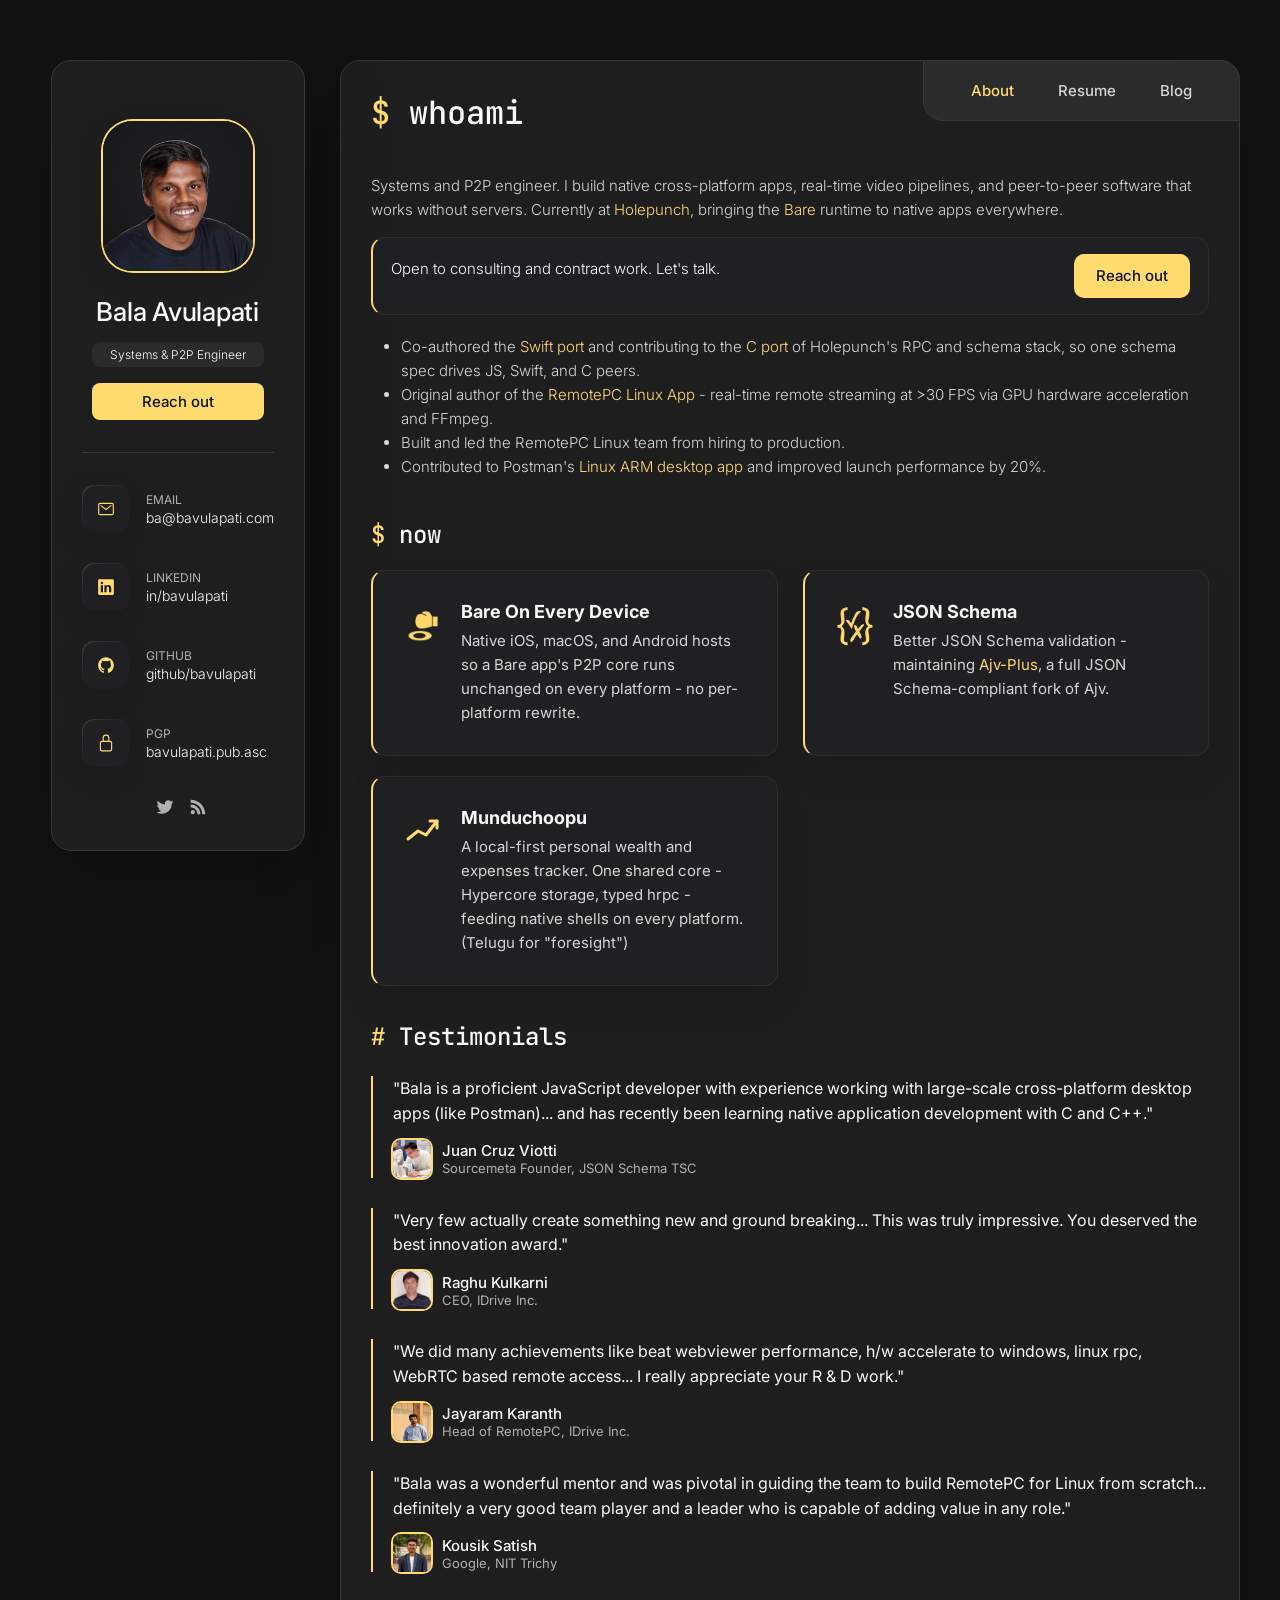
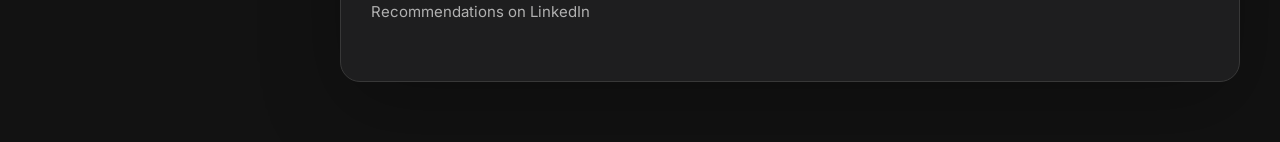
==== commit e7fd8e1e: "Fix CTA: make callout button text visible, drop leftover consulting line - The .cta-button is an <a>" ====
--- a/index.html
+++ b/index.html
@@ -286,15 +286,6 @@
                 and improved launch performance by 20%.
               </li>
             </ul>
-            <p>
-              Available for consulting on P2P networking, C/C++ and native Node addons, and
-              hardware-accelerated video. <a
-                href="mailto:ba@bavulapati.com"
-                data-goatcounter-click="reach-out"
-                data-goatcounter-title="Reach out CTA"
-                >Reach out.</a
-              >
-            </p>
           </section>
 
           <!--
--- a/assets/css/style.css
+++ b/assets/css/style.css
@@ -549,15 +549,15 @@
 /* gold links, matching the blog convention - obvious against light-gray body
    text. display:inline overrides the global "a { display: block }" so links
    flow within the prose instead of each taking their own line. */
-.about-text a,
+.about-text a:not(.cta-button),
 .service-item-text a {
   display: inline;
   color: var(--orange-yellow-crayola);
   text-decoration: none;
 }
 
-.about-text a:hover,
-.about-text a:focus-visible,
+.about-text a:not(.cta-button):hover,
+.about-text a:not(.cta-button):focus-visible,
 .service-item-text a:hover,
 .service-item-text a:focus-visible {
   text-decoration: underline;
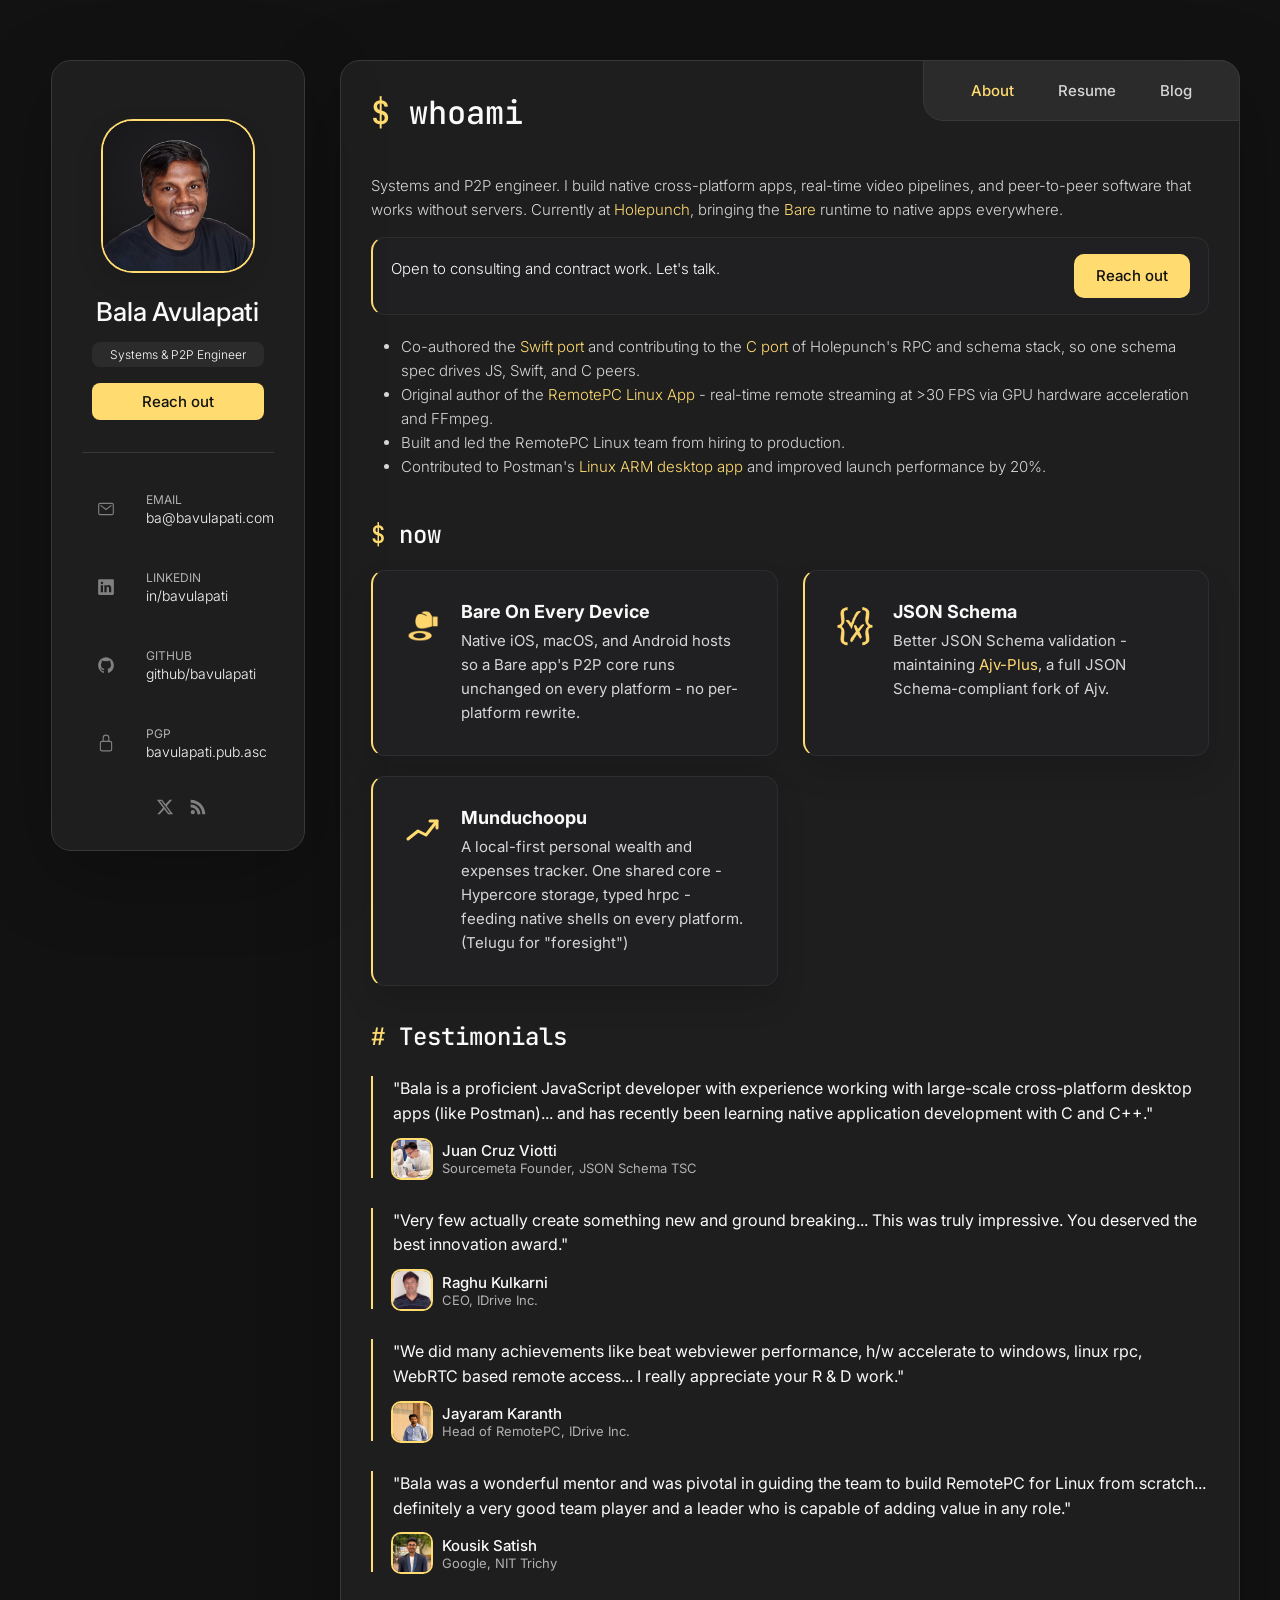
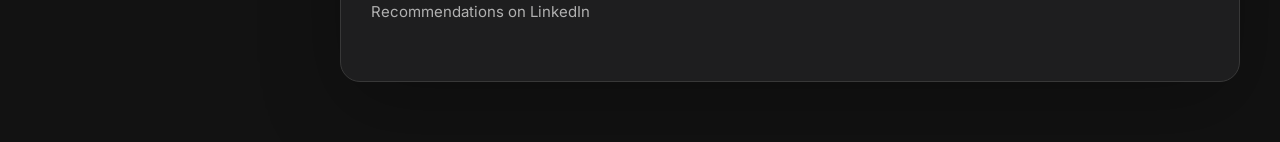
==== commit c7883ce5: "Update X social icon (drop legacy bird), add keyboard-focus gold to social links" ====
--- a/index.html
+++ b/index.html
@@ -191,7 +191,7 @@
             <li class="social-item">
               <a href="https://x.com/bavulapati" class="social-link" target="_blank" rel="noopener" aria-label="X (Twitter)">
                 <svg xmlns="http://www.w3.org/2000/svg" viewBox="0 0 512 512" fill="currentColor" aria-hidden="true">
-                  <path d="M496 109.5a201.8 201.8 0 01-56.55 15.3 97.51 97.51 0 0043.33-53.6 197.74 197.74 0 01-62.56 23.5A99.14 99.14 0 00348.31 64c-54.42 0-98.46 43.4-98.46 96.9a93.21 93.21 0 002.54 22.1 280.7 280.7 0 01-203-101.3A95.69 95.69 0 0036 130.4c0 33.6 17.53 63.3 44 80.7A97.5 97.5 0 0135.22 199v1.2c0 47 34 86.1 79 95a100.76 100.76 0 01-25.94 3.4 94.38 94.38 0 01-18.51-1.8c12.51 38.5 48.92 66.5 92.05 67.3A199.59 199.59 0 0139.5 405.6a203 203 0 01-23.5-1.4A278.68 278.68 0 00166.74 448c181.36 0 280.44-147.7 280.44-275.8 0-4.2-.11-8.4-.31-12.5A198.48 198.48 0 00496 109.5z"/>
+                  <path d="M389.2 48h70.6L305.6 224.2 487 464H345L233.7 318.6 106.5 464H35.8l164.9-188.5L26 48h145.6l100.5 132.9zm-24.8 373.8h39.1L151.1 88h-42z"/>
                 </svg>
               </a>
             </li>
--- a/assets/css/style.css
+++ b/assets/css/style.css
@@ -65,6 +65,7 @@
   --vegas-gold: hsl(45, 54%, 58%);
   --light-gray: hsl(0, 0%, 84%);
   --light-gray-70: hsla(0, 0%, 84%, 0.8);
+  --icon-muted: hsl(0, 0%, 50%);
   --bittersweet-shimmer: hsl(0, 43%, 51%);
   --card-border: hsl(240, 2%, 18%);
 
@@ -197,28 +198,22 @@
   margin: 16px 0;
 }
 
+/* contact icons: flat glyphs, muted by default and gold on hover - matching
+   the boxless gray->gold contact icons in the blog post headers */
 .icon-box {
-  position: relative;
-  background: var(--border-gradient-onyx);
   width: 30px;
   height: 30px;
-  border-radius: 8px;
   display: flex;
   justify-content: center;
   align-items: center;
   font-size: 16px;
+  color: var(--icon-muted);
+  transition: color var(--transition-1);
+}
+
+.contact-item:hover .icon-box,
+.contact-item:focus-within .icon-box {
   color: var(--orange-yellow-crayola);
-  box-shadow: var(--shadow-1);
-  z-index: 1;
-}
-
-.icon-box::before {
-  content: "";
-  position: absolute;
-  inset: 1px;
-  background: var(--eerie-black-1);
-  border-radius: inherit;
-  z-index: -1;
 }
 
 article {
@@ -338,20 +333,20 @@
 
 .sidebar {
   margin-bottom: 15px;
-  max-height: 112px;
+  max-height: 185px;
   overflow: hidden;
   transition: var(--transition-2);
 }
 
 .sidebar.active {
-  max-height: 405px;
+  max-height: 470px;
 }
 
 .sidebar-info {
   position: relative;
   display: flex;
   justify-content: flex-start;
-  align-items: center;
+  align-items: flex-start;
   gap: 15px;
 }
 
@@ -479,12 +474,14 @@
 }
 
 .social-item .social-link {
-  color: var(--light-gray-70);
+  color: var(--icon-muted);
   font-size: 18px;
-}
-
-.social-item .social-link:hover {
-  color: var(--light-gray);
+  transition: color var(--transition-1);
+}
+
+.social-item .social-link:hover,
+.social-item .social-link:focus-visible {
+  color: var(--orange-yellow-crayola);
 }
 
 /*-----------------------------------*\
@@ -1003,7 +1000,6 @@
   .icon-box {
     width: 48px;
     height: 48px;
-    border-radius: 12px;
     font-size: 18px;
   }
 
@@ -1021,12 +1017,12 @@
    */
 
   .sidebar {
-    max-height: 180px;
+    max-height: 240px;
     margin-bottom: 30px;
   }
 
   .sidebar.active {
-    max-height: 584px;
+    max-height: 650px;
   }
 
   .sidebar-info {
@@ -1380,6 +1376,7 @@
 
   .sidebar-info {
     flex-direction: column;
+    align-items: center;
   }
 
   .avatar-box img {
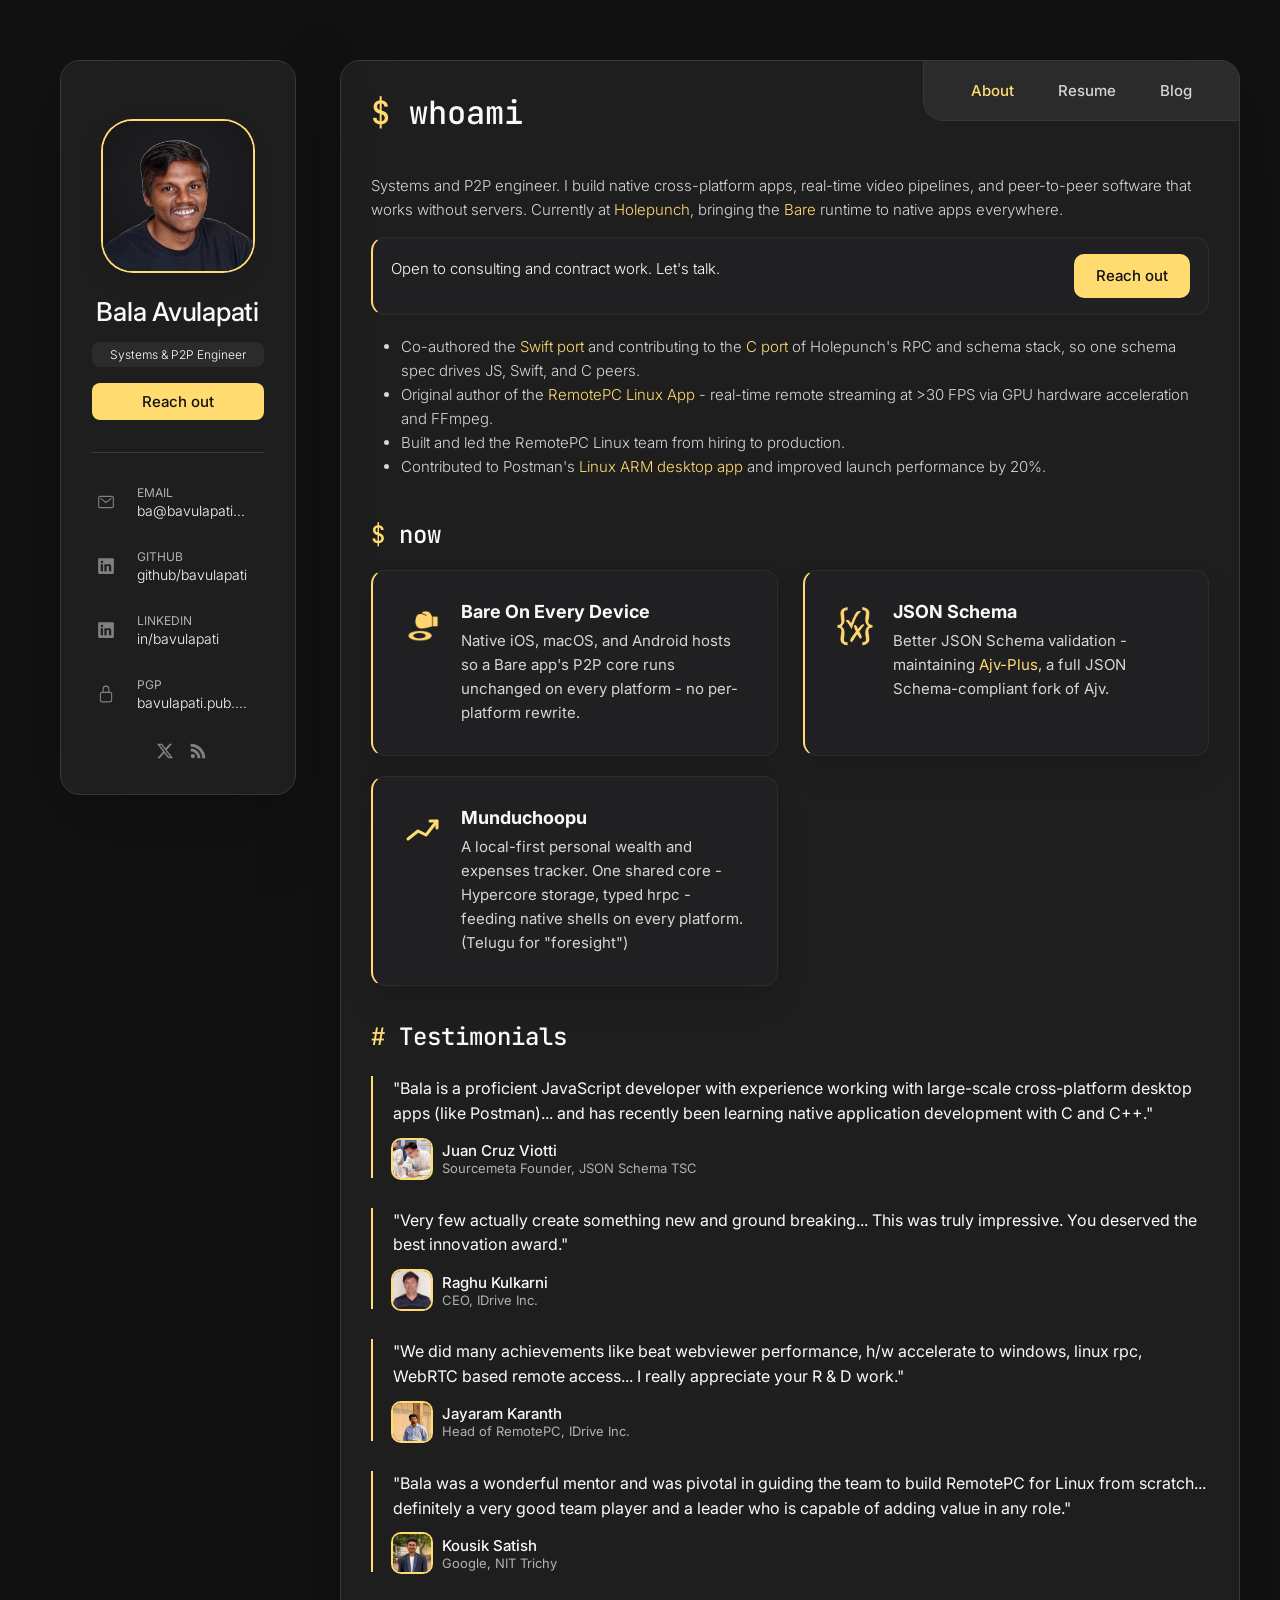
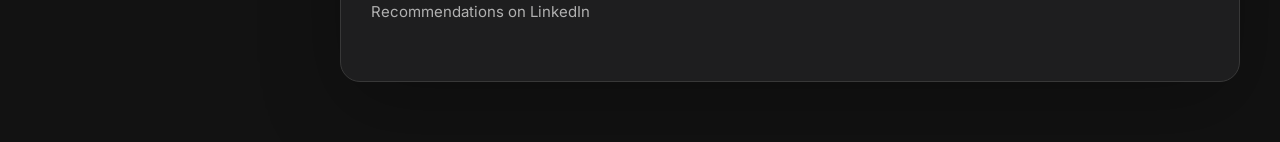
==== commit 88ab66a0: "Order homepage contacts GitHub-before-LinkedIn to match blog headers" ====
--- a/index.html
+++ b/index.html
@@ -131,6 +131,26 @@
               </div>
 
               <div class="contact-info">
+                <p class="contact-title">Github</p>
+
+                <a
+                  href="https://www.github.com/bavulapati"
+                  target="_blank"
+                  rel="noopener"
+                  class="contact-link"
+                  >github/bavulapati</a
+                >
+              </div>
+            </li>
+
+            <li class="contact-item">
+              <div class="icon-box">
+                <svg xmlns="http://www.w3.org/2000/svg" viewBox="0 0 512 512" fill="currentColor" aria-hidden="true">
+                  <path d="M444.17 32H70.28C49.85 32 32 46.7 32 66.89v374.72C32 461.91 49.85 480 70.28 480h373.78c20.54 0 35.94-18.21 35.94-38.39V66.89C480.12 46.7 464.6 32 444.17 32zm-273.3 373.43h-64.18V205.88h64.18zM141 175.54h-.46c-20.54 0-33.84-15.29-33.84-34.43 0-19.49 13.65-34.42 34.65-34.42s33.85 14.82 34.31 34.42c-.01 19.14-13.31 34.43-34.66 34.43zm264.43 229.89h-64.18V296.32c0-26.14-9.34-44-32.56-44-17.74 0-28.24 12-32.91 23.69-1.75 4.2-2.22 9.92-2.22 15.76v113.66h-64.18V205.88h64.18v27.77c9.34-13.3 23.93-32.44 57.88-32.44 42.13 0 74 27.77 74 87.64z"/>
+                </svg>
+              </div>
+
+              <div class="contact-info">
                 <p class="contact-title">LinkedIn</p>
 
                 <a
@@ -139,26 +159,6 @@
                   rel="noopener"
                   class="contact-link"
                   >in/bavulapati</a
-                >
-              </div>
-            </li>
-
-            <li class="contact-item">
-              <div class="icon-box">
-                <svg xmlns="http://www.w3.org/2000/svg" viewBox="0 0 512 512" fill="currentColor" aria-hidden="true">
-                  <path d="M256 32C132.3 32 32 134.9 32 261.7c0 101.5 64.2 187.5 153.2 217.9a17.56 17.56 0 003.8.4c8.3 0 11.5-6.1 11.5-11.4 0-5.5-.2-19.9-.3-39.1a102.4 102.4 0 01-22.6 2.7c-43.1 0-52.9-33.5-52.9-33.5-10.2-26.5-24.9-33.6-24.9-33.6-19.5-13.7-.1-14.1 1.4-14.1h.1c22.5 2 34.3 23.8 34.3 23.8 11.2 19.6 26.2 25.1 39.6 25.1a63 63 0 0025.6-6c2-14.8 7.8-24.9 14.2-30.7-49.7-5.8-102-25.5-102-113.5 0-25.1 8.7-45.6 23-61.6-2.3-5.8-10-29.2 2.2-60.8a18.64 18.64 0 015-.5c8.1 0 26.4 3.1 56.6 24.1a208.21 208.21 0 01112.2 0c30.2-21 48.5-24.1 56.6-24.1a18.64 18.64 0 015 .5c12.2 31.6 4.5 55 2.2 60.8 14.3 16.1 23 36.6 23 61.6 0 88.2-52.4 107.6-102.3 113.3 8 7.1 15.2 21.1 15.2 42.5 0 30.7-.3 55.5-.3 63 0 5.4 3.1 11.5 11.4 11.5a19.35 19.35 0 004-.4C415.9 449.2 480 363.1 480 261.7 480 134.9 379.7 32 256 32z"/>
-                </svg>
-              </div>
-
-              <div class="contact-info">
-                <p class="contact-title">Github</p>
-
-                <a
-                  href="https://www.github.com/bavulapati"
-                  target="_blank"
-                  rel="noopener"
-                  class="contact-link"
-                  >github/bavulapati</a
                 >
               </div>
             </li>
--- a/assets/css/style.css
+++ b/assets/css/style.css
@@ -998,8 +998,6 @@
   }
 
   .icon-box {
-    width: 48px;
-    height: 48px;
     font-size: 18px;
   }
 
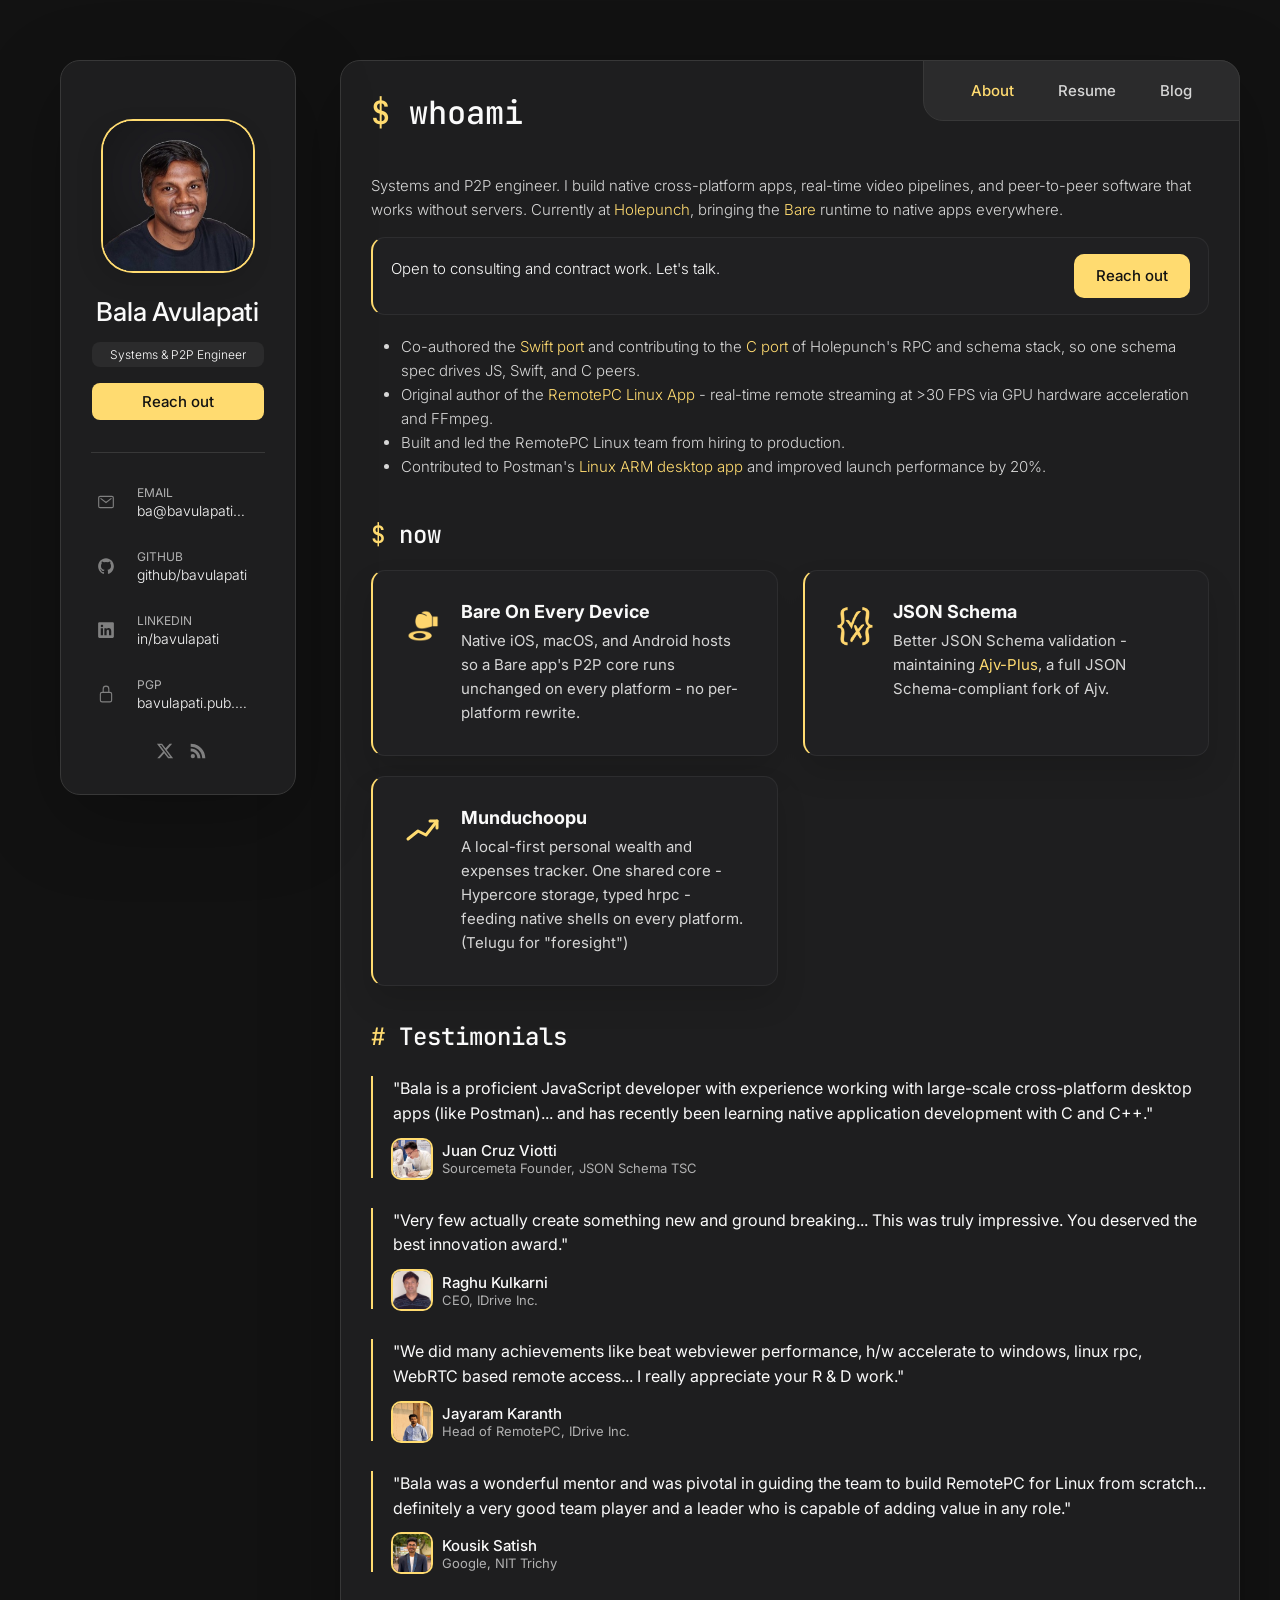
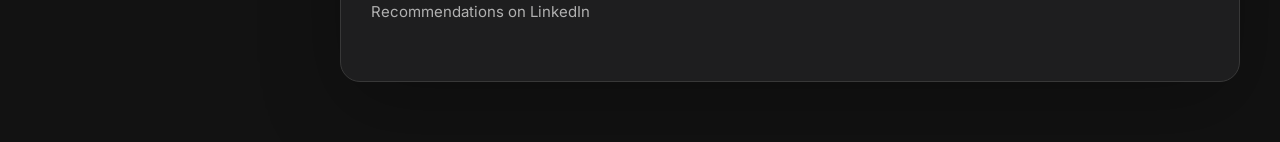
==== commit 0d54a10b: "Fix GitHub contact icon (was showing LinkedIn glyph after the reorder)" ====
--- a/index.html
+++ b/index.html
@@ -126,7 +126,7 @@
             <li class="contact-item">
               <div class="icon-box">
                 <svg xmlns="http://www.w3.org/2000/svg" viewBox="0 0 512 512" fill="currentColor" aria-hidden="true">
-                  <path d="M444.17 32H70.28C49.85 32 32 46.7 32 66.89v374.72C32 461.91 49.85 480 70.28 480h373.78c20.54 0 35.94-18.21 35.94-38.39V66.89C480.12 46.7 464.6 32 444.17 32zm-273.3 373.43h-64.18V205.88h64.18zM141 175.54h-.46c-20.54 0-33.84-15.29-33.84-34.43 0-19.49 13.65-34.42 34.65-34.42s33.85 14.82 34.31 34.42c-.01 19.14-13.31 34.43-34.66 34.43zm264.43 229.89h-64.18V296.32c0-26.14-9.34-44-32.56-44-17.74 0-28.24 12-32.91 23.69-1.75 4.2-2.22 9.92-2.22 15.76v113.66h-64.18V205.88h64.18v27.77c9.34-13.3 23.93-32.44 57.88-32.44 42.13 0 74 27.77 74 87.64z"/>
+                  <path d="M256 32C132.3 32 32 134.9 32 261.7c0 101.5 64.2 187.5 153.2 217.9a17.56 17.56 0 003.8.4c8.3 0 11.5-6.1 11.5-11.4 0-5.5-.2-19.9-.3-39.1a102.4 102.4 0 01-22.6 2.7c-43.1 0-52.9-33.5-52.9-33.5-10.2-26.5-24.9-33.6-24.9-33.6-19.5-13.7-.1-14.1 1.4-14.1h.1c22.5 2 34.3 23.8 34.3 23.8 11.2 19.6 26.2 25.1 39.6 25.1a63 63 0 0025.6-6c2-14.8 7.8-24.9 14.2-30.7-49.7-5.8-102-25.5-102-113.5 0-25.1 8.7-45.6 23-61.6-2.3-5.8-10-29.2 2.2-60.8a18.64 18.64 0 015-.5c8.1 0 26.4 3.1 56.6 24.1a208.21 208.21 0 01112.2 0c30.2-21 48.5-24.1 56.6-24.1a18.64 18.64 0 015 .5c12.2 31.6 4.5 55 2.2 60.8 14.3 16.1 23 36.6 23 61.6 0 88.2-52.4 107.6-102.3 113.3 8 7.1 15.2 21.1 15.2 42.5 0 30.7-.3 55.5-.3 63 0 5.4 3.1 11.5 11.4 11.5a19.35 19.35 0 004-.4C415.9 449.2 480 363.1 480 261.7 480 134.9 379.7 32 256 32z"/>
                 </svg>
               </div>
 
